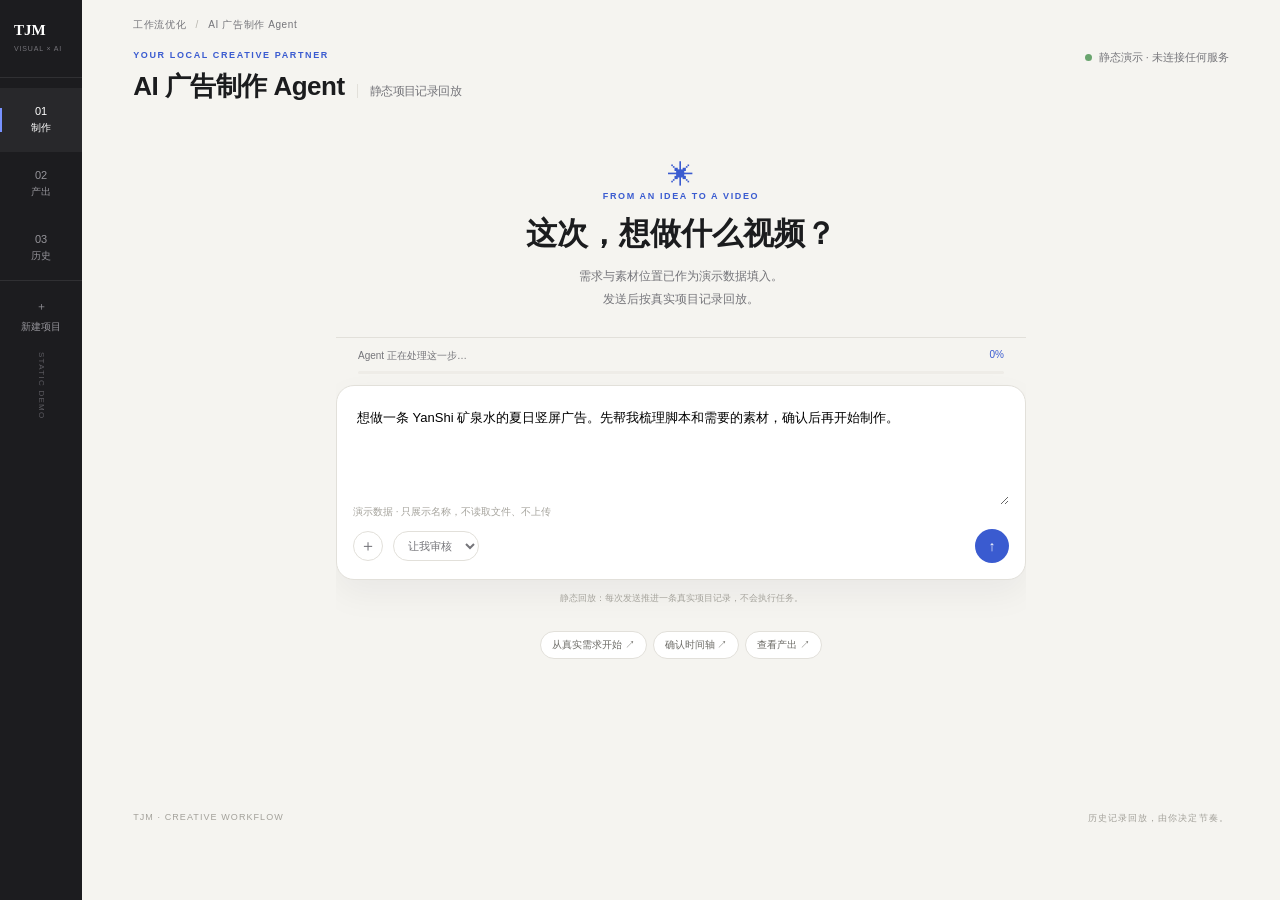
==== index.html @ bfc53ad7 "up" ====
<!doctype html>
<html lang="zh-CN">
<head>
  <meta charset="utf-8">
  <meta name="viewport" content="width=device-width,initial-scale=1">
  <meta name="theme-color" content="#f5f4f0">
  <meta name="description" content="T剪辑Agent 静态演示：YanShi 项目记录回放，无后端、不连接任何服务">
  <title>AI 广告制作 Agent · 静态演示</title>
  <link rel="stylesheet" href="styles.css">
  <script src="app.js" defer></script>
</head>
<body>
  <a class="skip" href="#composer">跳转到对话</a>
  <aside class="rail">
    <span class="logo">TJM<span>VISUAL × AI</span></span>
    <nav aria-label="工作台导航">
      <button class="rail-item active" data-tab="work" type="button"><b>01</b><span>制作</span></button>
      <button class="rail-item" data-tab="files" type="button"><b>02</b><span>产出</span></button>
      <button id="history-button" class="rail-item" type="button" title="历史制作"><b>03</b><span>历史</span></button>
      <button id="new-chat" class="rail-item new-project" type="button" title="新建项目"><b>＋</b><span>新建项目</span></button>
    </nav>
    <span class="rail-bottom">STATIC DEMO</span>
  </aside>
  <main class="shell">
    <header class="topbar"><span>工作流优化 <i>/</i> AI 广告制作 Agent</span></header>
    <div class="workspace-head">
      <div><p class="eyebrow">YOUR LOCAL CREATIVE PARTNER</p><h1>AI 广告制作 Agent<span>静态项目记录回放</span></h1></div>
      <div class="connection"><i></i><span>静态演示 · 未连接任何服务</span></div>
    </div>
    <div id="layout" class="layout welcome">
      <section id="board" class="board" aria-label="制作进度">
        <div class="board-top">
          <div class="project-heading"><span class="eyebrow">VIDEO PROJECT</span><h2 id="project-name">YanShi P04 瓶身贴标</h2></div>
          <span id="status" class="status">尚未开始</span>
        </div>
        <div class="metrics">
          <div><span>流程用时</span><strong id="elapsed">00:00</strong></div>
          <div><span>输出文件</span><strong id="file-count">0</strong></div>
          <div><span>需求消息</span><strong id="turn-count">0</strong></div>
        </div>
        <div id="work-panel">
          <section class="section"><div class="section-label"><h3 id="stage-title">等待需求</h3><span id="stage-step">— / 10</span></div><p id="stage-note" class="stage-note">发送需求后，从脚本开始展示完整制作链路。</p></section>
          <section class="section"><div class="section-label"><h3>输入素材</h3><span>演示数据 · 只展示名称</span></div><p id="input-summary" class="input-summary"></p></section>
          <section class="section"><div class="section-label"><h3>制作计划</h3><span>按历史记录展开</span></div><div id="tasks"><p class="empty">先发送需求，再展开这次制作的计划。</p></div></section>
          <section id="requests" class="requests" aria-label="等待你确认"></section>
          <section id="process-videos" class="section" hidden><div class="section-label"><h3>过程视频 <span id="video-count"></span></h3><span>点击切换镜头</span></div><div id="video-options" class="media-options"></div><video id="preview-video" controls playsinline preload="metadata" aria-label="制作视频预览"></video><p id="video-title" class="media-title"></p></section>
          <section id="compare-section" class="section" hidden><div class="section-label"><h3>版本对比</h3><span>两版并排 · 演示用</span></div><div id="compare-tabs" class="compare-tabs"></div><div class="compare-grid"><figure><video id="compare-a" controls playsinline preload="metadata"></video><figcaption id="compare-a-label"></figcaption></figure><figure><video id="compare-b" controls playsinline preload="metadata"></video><figcaption id="compare-b-label"></figcaption></figure></div></section>
          <section id="process-images" class="section" hidden><div class="section-label"><h3>过程图片 <span id="image-count"></span></h3><span>点击放大查看</span></div><div id="image-gallery" class="image-gallery"></div></section>
          <section class="section"><div class="section-label"><h3>最近进展</h3><span>历史执行记录</span></div><div id="activity"><p class="empty">暂无进展记录。</p></div></section>
        </div>
        <section id="files-panel" hidden>
          <div class="artifact-workspace">
            <nav id="artifact-filters" class="artifact-step-nav" aria-label="产出类型">
              <button class="artifact-step active" data-artifact-filter="all" type="button"><b>01</b><span>全部产出</span></button>
              <button class="artifact-step" data-artifact-filter="image" type="button"><b>02</b><span>图片</span></button>
              <button class="artifact-step" data-artifact-filter="video" type="button"><b>03</b><span>视频 / 音频</span></button>
              <button class="artifact-step" data-artifact-filter="script" type="button"><b>04</b><span>文案 / 脚本</span></button>
            </nav>
            <div class="artifact-stage-panel">
              <header class="artifact-stage-header"><p class="eyebrow">02 / OUTPUT LIBRARY</p><h2>本次产出</h2><p>按类型查看本次制作产生的文件。图片、视频和音频可以直接预览。</p></header>
              <div class="artifact-stage-body"><div class="artifact-count" id="artifact-count"></div><div id="files" class="artifact-grid"></div></div>
            </div>
          </div>
        </section>
        <footer class="board-footer"><details><summary>说明与计时</summary><p>本页是已完成项目的静态记录回放。不连接 Codex、不调用接口、不生成媒体、不读取本机文件。流程用时含等待审核；文件数不是成片数。</p></details></footer>
      </section>
      <section class="conversation" aria-label="制作对话">
        <div class="welcome-title"><div class="agent-mark">✳</div><p class="eyebrow">FROM AN IDEA TO A VIDEO</p><h2>这次，想做什么视频？</h2><p>需求与素材位置已作为演示数据填入。<br>发送后按真实项目记录回放。</p></div>
        <header class="chat-head"><span><i class="mini-mark">✳</i> T剪辑Agent</span><span>静态记录</span></header>
        <div id="messages" class="messages" role="log" aria-live="polite"></div>
        <div id="busy" class="busy" hidden><div class="busy-top"><span>Agent 正在处理这一步…</span><span id="busy-pct">0%</span></div><i class="busy-bar"><b id="busy-fill"></b></i></div>
        <form id="composer" class="composer">
          <label class="visually-hidden" for="prompt">制作需求</label>
          <textarea id="prompt" rows="4" maxlength="4000" placeholder="例如：想做一条夏日饮料广告。先帮我梳理剧情和需要的素材，确认后再开始。"></textarea>
          <div class="drop-hint">演示数据 · 只展示名称，不读取文件、不上传</div>
          <div class="composer-tools">
            <details id="attach-menu" class="attach-menu"><summary aria-label="添加演示素材">＋</summary><div><button type="button" id="add-demo-folder">使用演示项目文件夹</button><button type="button" id="show-inputs">查看已应用输入</button></div></details>
            <label class="review-mode"><span class="visually-hidden">创意审核方式</span><select id="review-mode"><option value="manual">让我审核</option><option value="auto">帮我审核</option></select></label>
            <button id="send" class="send" type="submit" aria-label="发送需求">↑</button>
          </div>
        </form>
        <div class="chat-foot"><span>静态回放：每次发送推进一条真实项目记录，不会执行任务。</span></div>
        <div class="starters">
          <button type="button" data-starter="了解工作流程。为这个视频的产品（yanshi 矿泉水）出现的画面贴上 YanShi logo 字样，logo 参考品牌资产图。">从真实需求开始 ↗</button>
          <button type="button" data-starter="请先确认贴标时间轴，再制作静帧样稿。">确认时间轴 ↗</button>
          <button type="button" data-starter="请说明这次静态回放包含哪些产出。">查看产出 ↗</button>
        </div>
      </section>
    </div>
    <footer class="page-footer"><span>TJM · CREATIVE WORKFLOW</span><span>历史记录回放，由你决定节奏。</span></footer>
  </main>
  <dialog id="image-dialog" aria-labelledby="image-title"><header class="dialog-head"><h2 id="image-title">图片预览</h2><button id="close-image" type="button" aria-label="关闭图片预览">×</button></header><img id="preview-image" alt=""><p id="image-location" class="dialog-location"></p></dialog>
  <dialog id="artifact-dialog" class="artifact-dialog" aria-labelledby="artifact-dialog-title"><header class="dialog-head"><div><p id="artifact-dialog-kind" class="eyebrow"></p><h2 id="artifact-dialog-title">产出预览</h2></div><button id="close-artifact" type="button" aria-label="关闭产出预览">×</button></header><div id="artifact-preview" class="artifact-preview"></div><p id="artifact-location" class="dialog-location"></p></dialog>
  <dialog id="history-dialog" aria-labelledby="history-title"><header class="dialog-head"><div><p class="eyebrow">YOUR RECENT WORK</p><h2 id="history-title">历史制作</h2></div><button id="close-history" type="button" aria-label="关闭历史制作">×</button></header><p class="hint">静态记录列表，打开不会执行或重新生成任何任务。</p><div id="history-list"></div></dialog>
</body>
</html>
---- styles.css ----
:root {
  --ink: #1b1c1e;
  --muted: #75757a;
  --paper: #f5f4f0;
  --surface: #fff;
  --line: #e2e0da;
  --blue: #3a5bd0;
  --blue-soft: #e8edff;
  --dark: #1c1c1f;
  --green: #69a46e;
}
* { box-sizing: border-box; }
html, body { margin: 0; min-width: 320px; color: var(--ink); background: var(--paper); font-family: "SF Pro Display", "PingFang SC", sans-serif; }
button, textarea, input, select { font: inherit; }
button { cursor: pointer; }
h1, h2, h3, p { margin-top: 0; }
.visually-hidden, .skip { position: absolute; width: 1px; height: 1px; overflow: hidden; clip-path: inset(50%); }
.eyebrow { margin: 0 0 9px; color: var(--blue); font-size: 9px; font-weight: 700; letter-spacing: .18em; }
.empty, .hint { color: var(--muted); font-size: 11px; line-height: 1.7; }

.rail { position: fixed; inset: 0 auto 0 0; display: flex; flex-direction: column; width: 82px; color: #9a9a9f; background: var(--dark); }
.logo { display: grid; gap: 5px; padding: 22px 14px; color: #fff; border-bottom: 1px solid #303033; font: 700 15px Georgia, serif; }
.logo span { color: #75747a; font: 400 7px/1.5 "SF Pro Display", sans-serif; letter-spacing: .12em; }
.rail nav { display: grid; padding-top: 10px; }
.rail-item { position: relative; display: grid; gap: 4px; place-items: center; border: 0; padding: 17px 4px; color: #96959b; background: transparent; }
.rail-item b { font-size: 11px; font-weight: 500; }
.rail-item span { font-size: 10px; }
.rail-item:hover { color: #e7e6e2; }
.rail-item.active { color: #fff; background: #28282b; }
.rail-item.active::before { position: absolute; top: 20px; bottom: 20px; left: 0; width: 2px; background: #7892ff; content: ""; }
.rail-item.new-project { height: 72px; margin-top: auto; border-top: 1px solid #303033; }
.rail-bottom { padding: 0 8px 20px; color: #5c5b61; font-size: 8px; letter-spacing: .16em; text-align: center; writing-mode: vertical-rl; place-self: center; }

.shell { margin-left: 82px; padding: 0 4vw 40px; }
.topbar { padding: 18px 0; color: var(--muted); font-size: 10px; letter-spacing: .06em; }
.topbar i { padding: 0 6px; color: #b8b6ae; font-style: normal; }
.workspace-head { display: flex; justify-content: space-between; align-items: flex-start; gap: 24px; padding-bottom: 26px; }
.workspace-head h1 { margin: 0; font: 600 26px "PingFang SC", sans-serif; letter-spacing: -.02em; }
.workspace-head h1 span { margin-left: 12px; padding-left: 12px; border-left: 1px solid var(--line); color: var(--muted); font: 400 12px "PingFang SC", sans-serif; }
.connection { display: flex; align-items: center; gap: 7px; color: var(--muted); font-size: 11px; }
.connection i { width: 7px; height: 7px; border-radius: 50%; background: var(--green); }
.layout { display: grid; grid-template-columns: minmax(0, 1fr) 385px; gap: 22px; align-items: stretch; }
.page-footer { display: flex; justify-content: space-between; gap: 20px; padding-top: 32px; color: #a3a19a; font-size: 9px; letter-spacing: .12em; }

.board { display: flex; flex-direction: column; border: 1px solid var(--line); border-radius: 20px; background: var(--surface); overflow: hidden; }
.board-footer { margin-top: auto; }
.board-top { display: flex; justify-content: space-between; align-items: flex-start; gap: 18px; padding: 26px 28px 18px; }
.project-heading h2 { margin: 0; font: 600 23px "PingFang SC", sans-serif; }
.status { border-radius: 999px; padding: 6px 12px; color: #4d7a52; background: #eef6ef; font-size: 10px; white-space: nowrap; }
.metrics { display: grid; grid-template-columns: repeat(3, 1fr); border-top: 1px solid var(--line); border-bottom: 1px solid var(--line); padding: 16px 28px; }
.metrics div { display: grid; gap: 6px; }
.metrics span { color: var(--muted); font-size: 10px; }
.metrics strong { font: 600 21px Georgia, serif; }
.section { border-bottom: 1px solid var(--line); padding: 22px 28px; }
.section-label { display: flex; justify-content: space-between; align-items: baseline; gap: 12px; margin-bottom: 14px; }
.section-label h3 { margin: 0; font-size: 13px; font-weight: 600; }
.section-label > span { color: var(--muted); font-size: 10px; }
.task { display: grid; grid-template-columns: 10px 26px 1fr auto; gap: 12px; align-items: center; padding: 11px 0; border-top: 1px solid #f0efeb; }
.task:first-child { border-top: 0; }
.task-dot { width: 8px; height: 8px; border-radius: 50%; background: #d6d4cd; }
.task-dot.completed { background: var(--green); }
.task-number { color: #a8a6a0; font: 11px Georgia, serif; }
.task div { display: grid; gap: 3px; }
.task strong { font-size: 12px; font-weight: 600; }
.task span { color: var(--muted); font-size: 10px; }
.task time { color: #b6b4ad; font-size: 10px; }
.requests:empty { display: none; }
.requests { display: grid; gap: 10px; padding: 18px 28px; }
.review-card { border: 1px solid #b9c6ee; border-radius: 14px; padding: 18px; background: var(--blue-soft); }
.review-card h3 { margin: 0 0 6px; font-size: 13px; }
.review-card p { margin: 0 0 8px; color: #4a5573; font-size: 11px; line-height: 1.7; }
.review-mark { color: #5d6a8c; font-size: 10px; }
.activity-row { display: grid; grid-template-columns: 8px 1fr; gap: 11px; align-items: start; padding: 8px 0; color: #5f5e59; font-size: 11px; line-height: 1.7; }
.activity-dot { width: 6px; height: 6px; margin-top: 6px; border-radius: 50%; background: var(--blue); }
.image-gallery { display: grid; grid-template-columns: repeat(4, 1fr); gap: 9px; }
.thumb { display: grid; gap: 6px; border: 1px solid var(--line); border-radius: 11px; padding: 7px; background: #fbfaf7; text-align: left; }
.thumb img { width: 100%; height: 74px; border-radius: 7px; object-fit: cover; }
.thumb span { color: var(--muted); font-size: 9px; overflow-wrap: anywhere; }
.media-options { display: grid; grid-template-columns: repeat(2, 1fr); gap: 8px; }
.media-option { display: flex; align-items: center; gap: 10px; border: 1px solid var(--line); border-radius: 11px; padding: 11px 13px; background: #fbfaf7; text-align: left; }
.media-option b { color: var(--blue); font-size: 12px; }
.media-option span { font-size: 11px; }
.media-option.active { border-color: var(--blue); background: var(--blue-soft); }
#preview-video { display: block; width: 100%; max-height: 320px; margin-top: 12px; border-radius: 12px; background: #111; }
.media-title { margin: 9px 0 0; color: var(--muted); font-size: 10px; }
.compare-tabs { display: flex; flex-wrap: wrap; gap: 6px; margin-bottom: 12px; }
.compare-tab { border: 1px solid var(--line); border-radius: 999px; padding: 6px 11px; color: var(--muted); background: transparent; font-size: 10px; }
.compare-tab.active { color: var(--blue); border-color: var(--blue); background: var(--blue-soft); }
.compare-grid { display: grid; grid-template-columns: repeat(2, 1fr); gap: 10px; }
.compare-grid figure { margin: 0; }
.compare-grid video { display: block; width: 100%; max-height: 260px; border-radius: 10px; background: #111; }
.compare-grid figcaption { margin-top: 7px; color: var(--muted); font-size: 10px; }
.board-footer { padding: 18px 28px 22px; }
.board-footer summary { color: var(--muted); font-size: 10px; cursor: pointer; }
.board-footer p { margin: 10px 0 0; color: var(--muted); font-size: 10px; line-height: 1.8; }

.artifact-workspace { display: grid; grid-template-columns: 150px minmax(0, 1fr); gap: 18px; padding: 24px 28px; }
.artifact-step-nav { display: grid; align-content: start; gap: 4px; }
.artifact-step { display: flex; align-items: center; gap: 10px; border: 0; border-radius: 9px; padding: 12px 10px; color: var(--muted); background: transparent; text-align: left; }
.artifact-step b { display: grid; width: 22px; height: 22px; place-items: center; border: 1px solid var(--line); border-radius: 50%; font: 10px Georgia, serif; }
.artifact-step span { font-size: 11px; }
.artifact-step.active { color: var(--blue); background: var(--blue-soft); }
.artifact-step.active b { color: #fff; border-color: var(--blue); background: var(--blue); }
.artifact-stage-panel { border: 1px solid var(--line); border-radius: 16px; overflow: hidden; }
.artifact-stage-header { border-bottom: 1px solid var(--line); padding: 20px 22px; background: #fbfaf7; }
.artifact-stage-header h2 { margin: 0 0 7px; font: 600 19px "PingFang SC", sans-serif; }
.artifact-stage-header p:not(.eyebrow) { margin: 0; color: var(--muted); font-size: 11px; line-height: 1.7; }
.artifact-stage-body { padding: 18px 22px 22px; }
.artifact-count { margin-bottom: 13px; color: var(--muted); font-size: 10px; }
.artifact-grid { display: grid; grid-template-columns: repeat(3, 1fr); gap: 10px; }
.artifact-card { display: grid; gap: 7px; border: 1px solid var(--line); border-radius: 12px; padding: 10px; color: var(--ink); background: #fbfaf7; text-align: left; }
.artifact-card img { width: 100%; height: 76px; border-radius: 7px; object-fit: cover; }
.artifact-icon { display: grid; height: 76px; place-items: center; border-radius: 7px; color: var(--blue); background: var(--blue-soft); font-size: 22px; }
.artifact-card strong { font-size: 11px; }
.artifact-card small { color: var(--muted); font-size: 9px; overflow-wrap: anywhere; }

.conversation { display: flex; flex-direction: column; height: 100%; min-height: 640px; border: 1px solid var(--line); border-radius: 20px; background: var(--surface); overflow: hidden; }
.welcome-title { display: none; }
.layout.welcome > .board { display: none; }
.layout.welcome { grid-template-columns: minmax(0, 1fr); }
.layout.welcome > .conversation { width: min(690px, 100%); margin: 10px auto 0; border: 0; background: transparent; }
.layout.welcome .chat-head, .layout.welcome .messages { display: none; }
.layout.welcome .welcome-title { display: block; padding: 20px 0 26px; text-align: center; }
.layout.welcome .composer { border: 1px solid var(--line); border-radius: 18px; background: var(--surface); box-shadow: 0 14px 34px #1b1c1e0d; }
.agent-mark { color: var(--blue); font-size: 26px; }
.welcome-title h2 { margin: 12px 0 10px; font: 600 31px "PingFang SC", sans-serif; }
.welcome-title p:not(.eyebrow) { margin: 0; color: var(--muted); font-size: 12px; line-height: 1.9; }
.chat-head { display: flex; justify-content: space-between; align-items: center; gap: 12px; border-bottom: 1px solid var(--line); padding: 18px 22px; font-size: 12px; }
.chat-head span:last-child { color: var(--muted); font-size: 10px; }
.mini-mark { color: var(--blue); font-style: normal; }
.messages { flex: 1 1 0; min-height: 0; overflow: auto; padding: 20px 22px; }
.message { margin-bottom: 16px; }
.message small { display: block; margin-bottom: 5px; color: #9b9a95; font-size: 9px; letter-spacing: .1em; }
.message-body { margin: 0; border-radius: 4px 14px 14px 14px; padding: 12px 14px; background: #f4f3ef; font-size: 12px; line-height: 1.8; white-space: pre-wrap; }
.message.user { display: grid; justify-items: end; }
.message.user .message-body { width: fit-content; max-width: 88%; border-radius: 14px 4px 14px 14px; color: #23324f; background: var(--blue-soft); }

.composer { border-top: 1px solid var(--line); padding: 14px 16px 16px; }
.layout.welcome .composer { border-top: 1px solid var(--line); }
.composer textarea { display: block; width: 100%; resize: vertical; border: 0; outline: 0; padding: 6px 4px; background: transparent; font-size: 13px; line-height: 1.8; }
.input-summary, .stage-note { margin: 0; color: var(--muted); font-size: 11px; line-height: 1.9; overflow-wrap: anywhere; }
.stage-note { color: #5f5e59; }
#stage-title { font-size: 15px; }
#stage-step { color: var(--blue); font-size: 10px; white-space: nowrap; }
.task.current { border-radius: 8px; background: #fbfaf7; }
.task.current strong { color: var(--blue); }
.image-gallery { max-height: 210px; overflow: auto; }
.drop-hint { margin-bottom: 10px; color: #a5a39c; font-size: 10px; }
.composer-tools { display: flex; align-items: center; gap: 10px; }
.attach-menu { position: relative; }
.attach-menu summary { display: grid; width: 30px; height: 30px; place-items: center; border: 1px solid var(--line); border-radius: 50%; color: var(--muted); cursor: pointer; list-style: none; }
.attach-menu summary::-webkit-details-marker { display: none; }
.attach-menu > div { position: absolute; bottom: 38px; left: 0; z-index: 5; display: grid; min-width: 190px; border: 1px solid var(--line); border-radius: 12px; background: var(--surface); padding: 6px; box-shadow: 0 12px 26px #1b1c1e1a; }
.attach-menu button { border: 0; border-radius: 8px; padding: 9px 10px; background: transparent; font-size: 11px; text-align: left; }
.attach-menu button:hover { background: #f4f3ef; }
.review-mode select { border: 1px solid var(--line); border-radius: 999px; padding: 7px 10px; color: var(--muted); background: transparent; font-size: 11px; }
.send { width: 34px; height: 34px; margin-left: auto; border: 0; border-radius: 50%; color: #fff; background: var(--blue); font-size: 14px; }
.chat-foot { border-top: 1px solid var(--line); padding: 11px 16px; color: #a5a39c; font-size: 9px; line-height: 1.7; }
.layout.welcome .chat-foot { border: 0; text-align: center; }
.starters { display: none; gap: 6px; justify-content: center; padding: 14px 0 0; }
.layout.welcome .starters { display: flex; flex-wrap: wrap; }
.starters button { border: 1px solid var(--line); border-radius: 999px; padding: 6px 11px; color: #6d6c67; background: var(--surface); font-size: 10px; }
.starters button:hover { border-color: var(--blue); color: var(--blue); }

.busy { display: flex; flex-direction: column; gap: 8px; border-top: 1px solid var(--line); padding: 11px 22px; color: var(--muted); font-size: 10px; }
.busy-top { display: flex; justify-content: space-between; gap: 12px; }
#busy-pct { color: var(--blue); font-variant-numeric: tabular-nums; }
.busy-bar { display: block; height: 3px; border-radius: 999px; background: #eeece7; overflow: hidden; }
.busy-bar b { display: block; width: 0; height: 100%; border-radius: 999px; background: var(--blue); transition: width .12s linear; }
@media (prefers-reduced-motion: reduce) { .busy-bar b { transition: none; } }

dialog { width: min(520px, 92vw); border: 1px solid var(--line); border-radius: 20px; background: var(--surface); padding: 26px; }
dialog::backdrop { background: #121c2255; backdrop-filter: blur(3px); }
.artifact-dialog { width: min(900px, calc(100vw - 40px)); max-height: 92vh; }
#history-dialog { width: min(760px, calc(100vw - 32px)); }
.dialog-head { display: flex; justify-content: space-between; align-items: flex-start; gap: 16px; margin-bottom: 16px; }
.dialog-head h2 { margin: 0; font: 600 20px "PingFang SC", sans-serif; }
.dialog-head button { border: 0; padding: 0 4px; color: var(--muted); background: transparent; font-size: 22px; }
.dialog-location { margin: 12px 0 0; color: #a5a39c; font-size: 10px; overflow-wrap: anywhere; }
#preview-image, .artifact-preview video { display: block; width: 100%; max-height: 68vh; border-radius: 12px; object-fit: contain; background: #111; }
.artifact-preview audio { width: 100%; }
.preview-copy { color: #5f5e59; font-size: 12px; line-height: 1.9; }
.history-row { display: flex; justify-content: space-between; align-items: center; gap: 14px; border: 1px solid var(--line); border-radius: 12px; margin-top: 8px; padding: 14px 16px; }
.history-row div { display: grid; gap: 4px; }
.history-row strong { font-size: 12px; }
.history-row small { color: var(--muted); font-size: 10px; }
.history-mark { color: var(--blue); font-size: 10px; }

@media (max-width: 1180px) { .layout { grid-template-columns: minmax(0, 1fr) 330px; } .artifact-grid, .image-gallery { grid-template-columns: repeat(2, 1fr); } }
@media (max-width: 940px) { .layout, .layout.welcome { grid-template-columns: minmax(0, 1fr); } .conversation { min-height: 560px; } .artifact-workspace { grid-template-columns: 1fr; } .artifact-step-nav { display: flex; overflow-x: auto; } .artifact-step { min-width: 118px; } }
@media (max-width: 760px) { .rail { inset: auto 0 0 0; flex-direction: row; width: auto; height: 62px; } .logo, .rail-bottom { display: none; } .rail nav { display: flex; flex: 1; padding: 0; } .rail-item { flex: 1; } .rail-item.new-project { height: auto; margin: 0; border-top: 0; border-left: 1px solid #303033; } .rail-item.active::before { top: 0; bottom: auto; left: 0; right: 0; width: auto; height: 2px; } .shell { margin-left: 0; padding: 0 5vw 90px; } .workspace-head { flex-direction: column; gap: 12px; } .metrics { grid-template-columns: 1fr; gap: 12px; } .media-options { grid-template-columns: 1fr; } }
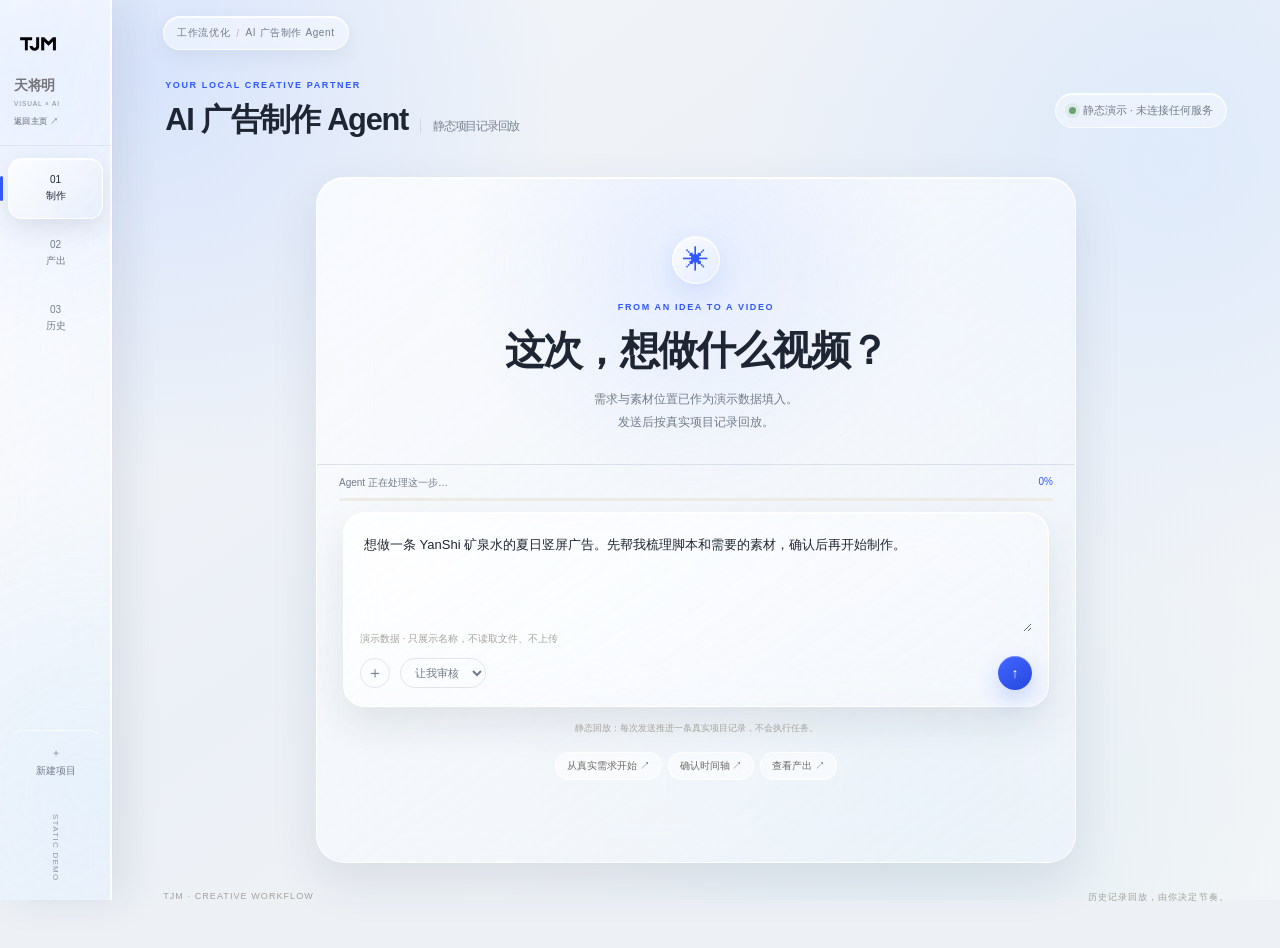
==== commit 26b36dfe: "玻璃磨砂质感更新" ====
--- a/index.html
+++ b/index.html
@@ -6,13 +6,18 @@
   <meta name="theme-color" content="#f5f4f0">
   <meta name="description" content="T剪辑Agent 静态演示：YanShi 项目记录回放，无后端、不连接任何服务">
   <title>AI 广告制作 Agent · 静态演示</title>
-  <link rel="stylesheet" href="styles.css">
+  <link rel="icon" href="assets/tjm-logo.png">
+  <link rel="stylesheet" href="styles.css?v=glass-ui-20260907">
   <script src="app.js" defer></script>
 </head>
 <body>
   <a class="skip" href="#composer">跳转到对话</a>
   <aside class="rail">
-    <span class="logo">TJM<span>VISUAL × AI</span></span>
+    <a class="logo" href="https://tianming332.github.io/JiangmingTian_Portfolio_Final/index.html#all-works" aria-label="返回天将明作品集主页">
+      <img src="assets/tjm-logo.png" alt="">
+      <span class="logo-copy"><strong>天将明</strong><small>VISUAL × AI</small></span>
+      <em>返回主页 ↗</em>
+    </a>
     <nav aria-label="工作台导航">
       <button class="rail-item active" data-tab="work" type="button"><b>01</b><span>制作</span></button>
       <button class="rail-item" data-tab="files" type="button"><b>02</b><span>产出</span></button>
@@ -22,7 +27,7 @@
     <span class="rail-bottom">STATIC DEMO</span>
   </aside>
   <main class="shell">
-    <header class="topbar"><span>工作流优化 <i>/</i> AI 广告制作 Agent</span></header>
+    <header class="topbar"><a class="mobile-home-logo" href="https://tianming332.github.io/JiangmingTian_Portfolio_Final/index.html#all-works" aria-label="返回天将明作品集主页"><img src="assets/tjm-logo.png" alt=""></a><span>工作流优化 <i>/</i> AI 广告制作 Agent</span></header>
     <div class="workspace-head">
       <div><p class="eyebrow">YOUR LOCAL CREATIVE PARTNER</p><h1>AI 广告制作 Agent<span>静态项目记录回放</span></h1></div>
       <div class="connection"><i></i><span>静态演示 · 未连接任何服务</span></div>
--- a/styles.css
+++ b/styles.css
@@ -189,3 +189,290 @@
 @media (max-width: 1180px) { .layout { grid-template-columns: minmax(0, 1fr) 330px; } .artifact-grid, .image-gallery { grid-template-columns: repeat(2, 1fr); } }
 @media (max-width: 940px) { .layout, .layout.welcome { grid-template-columns: minmax(0, 1fr); } .conversation { min-height: 560px; } .artifact-workspace { grid-template-columns: 1fr; } .artifact-step-nav { display: flex; overflow-x: auto; } .artifact-step { min-width: 118px; } }
 @media (max-width: 760px) { .rail { inset: auto 0 0 0; flex-direction: row; width: auto; height: 62px; } .logo, .rail-bottom { display: none; } .rail nav { display: flex; flex: 1; padding: 0; } .rail-item { flex: 1; } .rail-item.new-project { height: auto; margin: 0; border-top: 0; border-left: 1px solid #303033; } .rail-item.active::before { top: 0; bottom: auto; left: 0; right: 0; width: auto; height: 2px; } .shell { margin-left: 0; padding: 0 5vw 90px; } .workspace-head { flex-direction: column; gap: 12px; } .metrics { grid-template-columns: 1fr; gap: 12px; } .media-options { grid-template-columns: 1fr; } }
+
+/* Glass interface system — aligned with the main portfolio. */
+:root {
+  --paper:#edf1f6;
+  --surface:rgba(255,255,255,.68);
+  --surface-strong:rgba(255,255,255,.82);
+  --surface-soft:rgba(241,246,252,.58);
+  --line:rgba(54,68,94,.12);
+  --ink:#1f2633;
+  --muted:#727b89;
+  --blue:#3157ff;
+  --blue-soft:rgba(221,230,255,.66);
+  --glass-border:rgba(255,255,255,.78);
+  --glass-shadow:0 18px 48px rgba(43,57,81,.11);
+}
+
+html { background:#edf1f6; }
+body {
+  min-height:100vh;
+  background:
+    radial-gradient(circle at 12% 8%,rgba(179,204,255,.42),transparent 29%),
+    radial-gradient(circle at 92% 18%,rgba(211,229,255,.54),transparent 31%),
+    radial-gradient(circle at 72% 92%,rgba(207,230,242,.40),transparent 35%),
+    linear-gradient(145deg,#f4f7fa 0%,#ebf0f6 48%,#f4f6f7 100%);
+  background-attachment:fixed;
+}
+::selection { color:#fff; background:#3157ff; }
+
+.rail {
+  z-index:2000;
+  width:112px;
+  overflow:hidden;
+  isolation:isolate;
+  color:#6f7886;
+  border-right:1px solid rgba(255,255,255,.80);
+  background:
+    radial-gradient(circle at 12% 8%,rgba(199,218,255,.42),transparent 32%),
+    radial-gradient(circle at 80% 88%,rgba(215,235,255,.34),transparent 36%),
+    linear-gradient(150deg,rgba(255,255,255,.84),rgba(239,244,250,.62));
+  -webkit-backdrop-filter:blur(28px) saturate(1.24);
+  backdrop-filter:blur(28px) saturate(1.24);
+  box-shadow:inset -1px 0 0 rgba(255,255,255,.72),14px 0 42px rgba(37,49,71,.09);
+}
+.rail::after {
+  position:absolute;
+  z-index:-1;
+  inset:0;
+  background:linear-gradient(105deg,rgba(255,255,255,.24),transparent 50%);
+  pointer-events:none;
+  content:"";
+}
+.rail > * { position:relative; z-index:1; }
+.logo {
+  display:grid;
+  gap:7px;
+  padding:20px 14px 18px;
+  color:var(--ink);
+  border-bottom:1px solid rgba(49,62,84,.08);
+  text-decoration:none;
+  transition:background .22s ease,transform .22s cubic-bezier(.2,.8,.2,1);
+}
+.logo img { width:48px; height:48px; object-fit:contain; }
+.logo-copy { display:grid; gap:3px; }
+.logo-copy strong { font-size:14px; font-weight:700; letter-spacing:-.03em; }
+.logo-copy small { color:#808896; font-size:6.5px; letter-spacing:.14em; }
+.logo em { color:#858e9b; font-size:8px; font-style:normal; letter-spacing:.06em; }
+.logo:hover,.logo:focus-visible { background:rgba(255,255,255,.30); transform:translateX(3px); outline:none; }
+
+.rail nav { flex:1; grid-template-rows:repeat(3,auto) 1fr; gap:4px; padding:12px 0; }
+.rail-item {
+  margin:0 8px;
+  padding:15px 4px;
+  color:#737c8a;
+  border:1px solid transparent;
+  border-radius:14px;
+  transition:color .2s ease,background .22s ease,border-color .22s ease,box-shadow .22s ease,transform .22s cubic-bezier(.2,.8,.2,1);
+}
+.rail-item b { font-size:10px; }
+.rail-item span { font-size:10px; }
+.rail-item:hover,.rail-item:focus-visible {
+  color:var(--ink);
+  border-color:rgba(255,255,255,.82);
+  background:linear-gradient(135deg,rgba(255,255,255,.66),rgba(238,245,253,.36));
+  box-shadow:inset 0 1px 0 rgba(255,255,255,.88),0 8px 22px rgba(35,46,70,.09);
+  transform:translateY(-2px);
+  outline:none;
+}
+.rail-item.active {
+  color:var(--ink);
+  border-color:rgba(255,255,255,.88);
+  background:linear-gradient(135deg,rgba(255,255,255,.82),rgba(226,235,249,.54));
+  box-shadow:inset 0 1px 0 rgba(255,255,255,.95),0 9px 24px rgba(35,46,70,.11);
+}
+.rail-item.active::before { top:17px; bottom:17px; left:-9px; width:3px; border-radius:999px; background:#3157ff; }
+.rail-item.new-project { align-self:end; height:auto; margin:8px; border-top:1px solid rgba(255,255,255,.68); }
+.rail-bottom { padding-bottom:18px; color:#8d95a2; }
+
+.shell { margin-left:112px; padding:0 clamp(24px,4vw,68px) 44px; }
+.topbar { display:flex; align-items:center; min-height:66px; padding:14px 0; }
+.topbar > span {
+  display:inline-flex;
+  align-items:center;
+  min-height:34px;
+  padding:8px 13px;
+  border:1px solid rgba(255,255,255,.78);
+  border-radius:999px;
+  background:rgba(255,255,255,.43);
+  -webkit-backdrop-filter:blur(18px) saturate(1.18);
+  backdrop-filter:blur(18px) saturate(1.18);
+  box-shadow:inset 0 1px 0 rgba(255,255,255,.88),0 7px 20px rgba(35,46,70,.06);
+}
+.mobile-home-logo { display:none; }
+.workspace-head { align-items:center; padding:14px 2px 30px; }
+.workspace-head h1 { font-size:clamp(27px,2.4vw,38px); letter-spacing:-.04em; }
+.workspace-head h1 span { color:#7a8390; }
+.connection {
+  padding:9px 13px;
+  border:1px solid rgba(255,255,255,.74);
+  border-radius:999px;
+  background:rgba(255,255,255,.40);
+  -webkit-backdrop-filter:blur(18px) saturate(1.16);
+  backdrop-filter:blur(18px) saturate(1.16);
+  box-shadow:inset 0 1px 0 rgba(255,255,255,.84);
+}
+.connection i { box-shadow:0 0 0 4px rgba(105,164,110,.12); }
+.layout { gap:26px; }
+
+.board,.conversation,.layout.welcome > .conversation {
+  position:relative;
+  border:1px solid var(--glass-border);
+  background:linear-gradient(145deg,rgba(255,255,255,.70),rgba(241,246,252,.47));
+  -webkit-backdrop-filter:blur(24px) saturate(1.22);
+  backdrop-filter:blur(24px) saturate(1.22);
+  box-shadow:inset 0 1px 0 rgba(255,255,255,.95),var(--glass-shadow);
+}
+.board,.conversation { border-radius:24px; }
+.board::before,.conversation::before {
+  position:absolute;
+  z-index:0;
+  top:0;
+  right:22px;
+  left:22px;
+  height:1px;
+  background:linear-gradient(90deg,transparent,rgba(255,255,255,.95),transparent);
+  pointer-events:none;
+  content:"";
+}
+.board > *,.conversation > * { position:relative; z-index:1; }
+.board-top { padding:27px 28px 20px; }
+.status { border:1px solid rgba(105,164,110,.16); background:rgba(238,246,239,.72); box-shadow:inset 0 1px 0 rgba(255,255,255,.78); }
+.metrics { border-color:rgba(54,68,94,.10); background:rgba(255,255,255,.22); }
+.section { border-color:rgba(54,68,94,.10); transition:background .2s ease; }
+.section:hover { background:rgba(255,255,255,.18); }
+.task { border-color:rgba(54,68,94,.08); }
+.task.current { border:1px solid rgba(255,255,255,.72); background:rgba(255,255,255,.52); box-shadow:0 8px 22px rgba(35,46,70,.06); }
+
+.review-card,.thumb,.media-option,.artifact-stage-panel,.artifact-card,.history-row {
+  border-color:rgba(255,255,255,.78);
+  background:linear-gradient(135deg,rgba(255,255,255,.64),rgba(239,245,252,.42));
+  -webkit-backdrop-filter:blur(16px) saturate(1.15);
+  backdrop-filter:blur(16px) saturate(1.15);
+  box-shadow:inset 0 1px 0 rgba(255,255,255,.86),0 8px 22px rgba(35,46,70,.06);
+}
+.artifact-stage-header { border-color:rgba(54,68,94,.10); background:rgba(255,255,255,.28); }
+.artifact-step,.compare-tab,.starters button,.attach-menu summary,.review-mode select {
+  transition:color .2s ease,background .2s ease,border-color .2s ease,box-shadow .2s ease,transform .2s ease;
+}
+.artifact-step:hover,.compare-tab:hover,.starters button:hover,.attach-menu summary:hover,.review-mode select:hover {
+  border-color:rgba(255,255,255,.90);
+  background:rgba(255,255,255,.62);
+  box-shadow:0 7px 18px rgba(35,46,70,.08);
+  transform:translateY(-1px);
+}
+
+.layout.welcome > .conversation {
+  width:min(760px,100%);
+  min-height:min(680px,calc(100vh - 210px));
+  margin:6px auto 0;
+  border-radius:28px;
+  background:
+    radial-gradient(circle at 50% 12%,rgba(213,226,255,.52),transparent 34%),
+    linear-gradient(145deg,rgba(255,255,255,.72),rgba(241,246,252,.46));
+}
+.layout.welcome .welcome-title { padding:58px 28px 30px; }
+.agent-mark {
+  display:grid;
+  width:48px;
+  height:48px;
+  margin:0 auto 18px;
+  place-items:center;
+  border:1px solid rgba(255,255,255,.88);
+  border-radius:50%;
+  background:linear-gradient(135deg,rgba(255,255,255,.78),rgba(228,236,255,.54));
+  box-shadow:inset 0 1px 0 #fff,0 10px 26px rgba(49,87,255,.12);
+}
+.welcome-title h2 { font-size:clamp(30px,3.1vw,42px); letter-spacing:-.045em; }
+.layout.welcome .composer {
+  margin:0 26px;
+  border-color:rgba(255,255,255,.88);
+  border-radius:22px;
+  background:linear-gradient(145deg,rgba(255,255,255,.76),rgba(243,247,252,.54));
+  -webkit-backdrop-filter:blur(22px) saturate(1.20);
+  backdrop-filter:blur(22px) saturate(1.20);
+  box-shadow:inset 0 1px 0 rgba(255,255,255,.98),0 18px 38px rgba(35,46,70,.10);
+}
+.composer textarea { color:var(--ink); }
+.composer textarea::placeholder { color:#9aa2ad; }
+.send {
+  background:linear-gradient(145deg,#4266ff,#2548df);
+  box-shadow:inset 0 1px 0 rgba(255,255,255,.30),0 9px 22px rgba(49,87,255,.24);
+  transition:transform .2s ease,box-shadow .2s ease;
+}
+.send:hover,.send:focus-visible { transform:translateY(-2px); box-shadow:inset 0 1px 0 rgba(255,255,255,.36),0 12px 26px rgba(49,87,255,.30); outline:none; }
+.layout.welcome .chat-foot { padding:14px 24px 2px; }
+.starters button { border-color:rgba(255,255,255,.78); background:rgba(255,255,255,.44); -webkit-backdrop-filter:blur(12px); backdrop-filter:blur(12px); }
+.page-footer { padding-top:34px; }
+
+dialog {
+  border-color:rgba(255,255,255,.82);
+  background:rgba(247,250,253,.84);
+  -webkit-backdrop-filter:blur(26px) saturate(1.20);
+  backdrop-filter:blur(26px) saturate(1.20);
+  box-shadow:0 24px 70px rgba(25,35,52,.20);
+}
+dialog::backdrop { background:rgba(18,28,34,.34); backdrop-filter:blur(7px); }
+
+@supports not ((-webkit-backdrop-filter:blur(1px)) or (backdrop-filter:blur(1px))) {
+  .rail,.board,.conversation,.layout.welcome > .conversation,.layout.welcome .composer,dialog { background:#f7f9fb; }
+}
+
+@media (max-width:1180px) {
+  .layout { gap:18px; }
+}
+
+@media (max-width:760px) {
+  .rail {
+    inset:auto 12px 12px 12px;
+    width:auto;
+    height:68px;
+    border:1px solid rgba(255,255,255,.82);
+    border-radius:22px;
+    background:linear-gradient(135deg,rgba(255,255,255,.80),rgba(232,239,248,.66));
+    box-shadow:inset 0 1px 0 rgba(255,255,255,.96),0 14px 38px rgba(35,46,70,.16);
+  }
+  .rail .logo,.rail-bottom { display:none; }
+  .rail nav { display:grid; grid-template-columns:repeat(4,1fr); gap:4px; width:100%; padding:6px; }
+  .rail-item { margin:0; padding:7px 4px; border-radius:16px; }
+  .rail-item.new-project { align-self:stretch; margin:0; border-top:1px solid transparent; border-left:1px solid rgba(54,68,94,.08); }
+  .rail-item.active::before { display:none; }
+  .shell { margin-left:0; padding:0 4vw 104px; }
+  .topbar { gap:10px; min-height:68px; padding:12px 0; }
+  .mobile-home-logo {
+    display:grid;
+    flex:0 0 44px;
+    width:44px;
+    height:44px;
+    padding:6px;
+    place-items:center;
+    border:1px solid rgba(255,255,255,.84);
+    border-radius:14px;
+    background:rgba(255,255,255,.58);
+    -webkit-backdrop-filter:blur(18px) saturate(1.18);
+    backdrop-filter:blur(18px) saturate(1.18);
+    box-shadow:inset 0 1px 0 rgba(255,255,255,.96),0 8px 22px rgba(35,46,70,.09);
+  }
+  .mobile-home-logo img { display:block; width:100%; height:100%; object-fit:contain; }
+  .topbar > span { min-height:40px; padding:8px 12px; }
+  .workspace-head { padding:12px 2px 24px; }
+  .workspace-head h1 span { display:block; margin:8px 0 0; padding:0; border:0; }
+  .layout.welcome > .conversation { min-height:calc(100vh - 245px); }
+  .layout.welcome .welcome-title { padding:38px 20px 24px; }
+  .layout.welcome .composer { margin:0 14px; }
+  .layout.welcome .starters { padding-right:14px; padding-left:14px; }
+  .metrics { background:rgba(255,255,255,.18); }
+}
+
+@media (max-width:520px) {
+  .shell { padding-right:14px; padding-left:14px; }
+  .topbar > span { font-size:9px; letter-spacing:.03em; }
+  .workspace-head h1 { font-size:28px; }
+  .workspace-head h1 span { font-size:11px; }
+  .connection { font-size:10px; }
+  .layout.welcome > .conversation { border-radius:23px; }
+  .welcome-title h2 { font-size:30px; }
+  .layout.welcome .composer { margin:0 10px; }
+  .rail { right:8px; bottom:8px; left:8px; }
+}
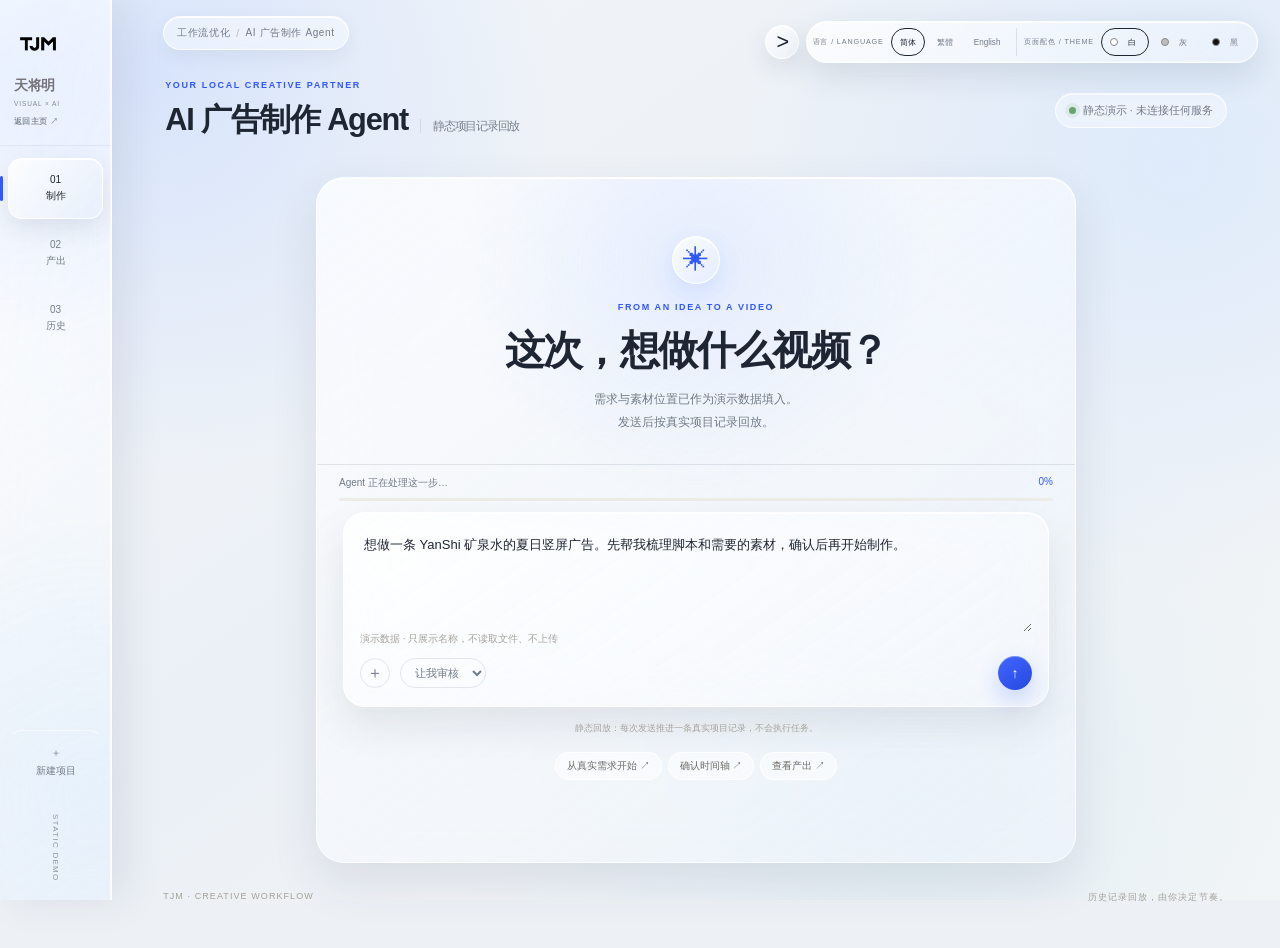
==== commit 63ec030f: "玻璃磨砂质感v1" ====
--- a/index.html
+++ b/index.html
@@ -7,10 +7,10 @@
   <meta name="description" content="T剪辑Agent 静态演示：YanShi 项目记录回放，无后端、不连接任何服务">
   <title>AI 广告制作 Agent · 静态演示</title>
   <link rel="icon" href="assets/tjm-logo.png">
-  <link rel="stylesheet" href="styles.css?v=glass-ui-20260907">
+  <link rel="stylesheet" href="styles.css?v=glass-settings-20260907">
   <script src="app.js" defer></script>
 </head>
-<body>
+<body data-theme="white" data-language="zh-hans">
   <a class="skip" href="#composer">跳转到对话</a>
   <aside class="rail">
     <a class="logo" href="https://tianming332.github.io/JiangmingTian_Portfolio_Final/index.html#all-works" aria-label="返回天将明作品集主页">
--- a/styles.css
+++ b/styles.css
@@ -476,3 +476,282 @@
   .layout.welcome .composer { margin:0 10px; }
   .rail { right:8px; bottom:8px; left:8px; }
 }
+
+/* Portfolio settings dock — copied from the home page and adapted to this shell. */
+.settings-dock {
+  position:fixed;
+  z-index:2600;
+  top:21px;
+  right:22px;
+  display:flex;
+  align-items:center;
+  gap:0;
+  color:var(--muted);
+}
+.settings-content {
+  display:flex;
+  align-items:center;
+  gap:7px;
+  box-sizing:border-box;
+  max-width:760px;
+  overflow:hidden;
+  padding:6px;
+  border:1px solid rgba(255,255,255,.82);
+  border-radius:999px;
+  background:linear-gradient(135deg,rgba(255,255,255,.78),rgba(239,245,252,.52));
+  -webkit-backdrop-filter:blur(24px) saturate(1.28);
+  backdrop-filter:blur(24px) saturate(1.28);
+  box-shadow:
+    inset 0 1px 0 rgba(255,255,255,.96),
+    inset 0 -1px 0 rgba(255,255,255,.34),
+    0 12px 32px rgba(35,46,70,.12);
+  transition:max-width .34s cubic-bezier(.2,.8,.2,1),padding .28s ease,opacity .2s ease,border-color .2s ease,transform .34s cubic-bezier(.2,.8,.2,1);
+}
+.settings-toggle {
+  display:grid;
+  flex:0 0 34px;
+  width:34px;
+  height:34px;
+  margin-right:7px;
+  padding:0;
+  place-items:center;
+  color:var(--ink);
+  border:1px solid rgba(255,255,255,.82);
+  border-radius:999px;
+  background:linear-gradient(135deg,rgba(255,255,255,.78),rgba(239,245,252,.50));
+  -webkit-backdrop-filter:blur(20px) saturate(1.24);
+  backdrop-filter:blur(20px) saturate(1.24);
+  box-shadow:inset 0 1px 0 rgba(255,255,255,.95),0 9px 24px rgba(35,46,70,.11);
+  font:400 1.35rem/1 Arial,sans-serif;
+  letter-spacing:-.12em;
+  transition:transform .22s ease,opacity .22s ease,box-shadow .22s ease;
+}
+.settings-toggle:hover,.settings-toggle:focus-visible { transform:translateX(-2px); opacity:.72; outline:none; }
+.settings-dock.settings-collapsed .settings-content {
+  max-width:0;
+  padding-right:0;
+  padding-left:0;
+  border-color:transparent;
+  opacity:0;
+  pointer-events:none;
+  transform:translateX(10px);
+}
+.language-control,.theme-control { display:flex; align-items:center; gap:7px; }
+.theme-control { padding-left:7px; border-left:1px solid var(--line); }
+.settings-label { font-size:.45rem; letter-spacing:.12em; white-space:nowrap; }
+.language-options,.theme-options { display:flex; gap:3px; }
+.language-options button,.theme-options button {
+  min-height:28px;
+  padding:5px 8px;
+  color:var(--muted);
+  border:1px solid transparent;
+  border-radius:999px;
+  background:transparent;
+  font-size:.51rem;
+  white-space:nowrap;
+  transition:color .18s ease,border-color .18s ease,background .18s ease;
+}
+.language-options button:hover,.language-options button.active,.language-options button:focus-visible,
+.theme-options button:hover,.theme-options button.active,.theme-options button:focus-visible {
+  color:var(--ink);
+  border-color:var(--ink);
+  outline:none;
+}
+.theme-options button { display:grid; grid-template-columns:9px 1fr; align-items:center; gap:4px; min-width:48px; }
+.theme-options button i { width:8px; height:8px; border:1px solid #888; border-radius:50%; }
+.theme-options [data-theme-choice="white"] i { background:#fff; }
+.theme-options [data-theme-choice="gray"] i { background:#bdbdbd; }
+.theme-options [data-theme-choice="black"] i { background:#111; }
+
+body[data-theme="gray"] {
+  --paper:#d2d5d8;
+  --surface:rgba(220,223,226,.74);
+  --surface-strong:rgba(230,233,236,.84);
+  --surface-soft:rgba(207,213,220,.66);
+  --line:rgba(39,48,63,.16);
+  --ink:#171b22;
+  --muted:#606874;
+  --blue-soft:rgba(198,211,247,.62);
+  --glass-border:rgba(255,255,255,.43);
+  background:
+    radial-gradient(circle at 12% 8%,rgba(103,132,193,.22),transparent 30%),
+    radial-gradient(circle at 88% 18%,rgba(166,192,215,.28),transparent 34%),
+    linear-gradient(145deg,#d9dde1,#cdd2d7 54%,#d8dadb);
+}
+body[data-theme="gray"] .rail {
+  border-right-color:rgba(255,255,255,.40);
+  background:
+    radial-gradient(circle at 12% 8%,rgba(85,112,180,.17),transparent 32%),
+    radial-gradient(circle at 80% 88%,rgba(78,132,168,.13),transparent 36%),
+    rgba(200,204,208,.80);
+}
+body[data-theme="gray"] .board,
+body[data-theme="gray"] .conversation,
+body[data-theme="gray"] .layout.welcome > .conversation,
+body[data-theme="gray"] .layout.welcome .composer,
+body[data-theme="gray"] dialog {
+  background:linear-gradient(145deg,rgba(232,235,238,.72),rgba(202,208,215,.50));
+}
+body[data-theme="gray"] .settings-content,
+body[data-theme="gray"] .settings-toggle {
+  border-color:rgba(255,255,255,.43);
+  background:rgba(211,216,221,.76);
+}
+
+body[data-theme="black"] {
+  color-scheme:dark;
+  --paper:#101319;
+  --surface:rgba(19,23,30,.76);
+  --surface-strong:rgba(27,32,40,.88);
+  --surface-soft:rgba(29,35,45,.70);
+  --line:rgba(255,255,255,.12);
+  --ink:#f0f2f5;
+  --muted:#a7afba;
+  --blue:#7892ff;
+  --blue-soft:rgba(76,103,184,.24);
+  --glass-border:rgba(255,255,255,.14);
+  --glass-shadow:0 20px 54px rgba(0,0,0,.28);
+  background:
+    radial-gradient(circle at 10% 6%,rgba(68,92,158,.25),transparent 30%),
+    radial-gradient(circle at 90% 18%,rgba(48,91,128,.19),transparent 34%),
+    linear-gradient(145deg,#12161d,#0d1015 58%,#15181c);
+}
+body[data-theme="black"] .rail {
+  color:#aeb5bf;
+  border-right-color:rgba(255,255,255,.13);
+  background:
+    radial-gradient(circle at 12% 8%,rgba(77,108,184,.20),transparent 32%),
+    radial-gradient(circle at 80% 88%,rgba(64,121,160,.14),transparent 36%),
+    rgba(14,17,23,.82);
+  box-shadow:inset -1px 0 0 rgba(255,255,255,.07),14px 0 42px rgba(0,0,0,.24);
+}
+body[data-theme="black"] .logo img,
+body[data-theme="black"] .mobile-home-logo img { filter:invert(1); }
+body[data-theme="black"] .logo,
+body[data-theme="black"] .rail-item,
+body[data-theme="black"] .rail-item.active { color:var(--ink); }
+body[data-theme="black"] .rail-item.active,
+body[data-theme="black"] .rail-item:hover,
+body[data-theme="black"] .rail-item:focus-visible {
+  border-color:rgba(255,255,255,.15);
+  background:linear-gradient(135deg,rgba(255,255,255,.13),rgba(87,116,185,.08));
+  box-shadow:inset 0 1px 0 rgba(255,255,255,.14),0 9px 24px rgba(0,0,0,.22);
+}
+body[data-theme="black"] .topbar > span,
+body[data-theme="black"] .connection,
+body[data-theme="black"] .mobile-home-logo,
+body[data-theme="black"] .board,
+body[data-theme="black"] .conversation,
+body[data-theme="black"] .layout.welcome > .conversation,
+body[data-theme="black"] .layout.welcome .composer,
+body[data-theme="black"] dialog {
+  border-color:rgba(255,255,255,.14);
+  background:linear-gradient(145deg,rgba(28,33,42,.78),rgba(15,19,25,.60));
+  box-shadow:inset 0 1px 0 rgba(255,255,255,.08),0 20px 54px rgba(0,0,0,.26);
+}
+body[data-theme="black"] .settings-content,
+body[data-theme="black"] .settings-toggle {
+  color:var(--ink);
+  border-color:rgba(255,255,255,.15);
+  background:rgba(20,24,31,.78);
+  box-shadow:inset 0 1px 0 rgba(255,255,255,.11),0 12px 32px rgba(0,0,0,.26);
+}
+body[data-theme="black"] .metrics,
+body[data-theme="black"] .section:hover,
+body[data-theme="black"] .artifact-stage-header { background:rgba(255,255,255,.025); }
+body[data-theme="black"] .review-card,
+body[data-theme="black"] .thumb,
+body[data-theme="black"] .media-option,
+body[data-theme="black"] .artifact-stage-panel,
+body[data-theme="black"] .artifact-card,
+body[data-theme="black"] .history-row,
+body[data-theme="black"] .task.current,
+body[data-theme="black"] .starters button,
+body[data-theme="black"] .attach-menu > div {
+  color:var(--ink);
+  border-color:rgba(255,255,255,.12);
+  background:rgba(255,255,255,.055);
+  box-shadow:inset 0 1px 0 rgba(255,255,255,.08),0 9px 24px rgba(0,0,0,.18);
+}
+body[data-theme="black"] .message-body { background:rgba(255,255,255,.07); }
+body[data-theme="black"] .message.user .message-body { color:#eef2ff; background:rgba(72,98,179,.32); }
+body[data-theme="black"] .status { color:#b9d8bd; border-color:rgba(125,184,131,.22); background:rgba(72,111,76,.22); }
+
+@media(max-width:991px) {
+  .settings-label { display:none; }
+}
+
+@media(max-width:760px) {
+  .settings-dock { top:72px; right:14px; }
+  .settings-content { max-width:calc(100vw - 66px); }
+  .workspace-head { padding-top:60px; }
+  body[data-theme="gray"] .rail { background:rgba(207,212,217,.84); }
+  body[data-theme="black"] .rail { background:rgba(17,21,27,.88); }
+}
+
+/* Compact horizontal production plan — keep the media previews as the visual focus. */
+#tasks {
+  display:grid;
+  grid-template-columns:repeat(5,minmax(0,1fr));
+  gap:8px;
+}
+#tasks .task {
+  display:grid;
+  grid-template-columns:auto 1fr;
+  grid-template-rows:auto 1fr auto;
+  min-width:0;
+  min-height:82px;
+  gap:5px 7px;
+  align-items:start;
+  margin:0;
+  padding:10px 10px 9px;
+  border:1px solid rgba(255,255,255,.70);
+  border-radius:13px;
+  background:linear-gradient(145deg,rgba(255,255,255,.48),rgba(239,245,252,.28));
+  box-shadow:inset 0 1px 0 rgba(255,255,255,.76),0 6px 15px rgba(35,46,70,.045);
+  transition:transform .2s ease,background .2s ease,border-color .2s ease,box-shadow .2s ease;
+}
+#tasks .task:first-child { border-top:1px solid rgba(255,255,255,.70); }
+#tasks .task:hover { transform:translateY(-1px); border-color:rgba(255,255,255,.94); background:rgba(255,255,255,.62); box-shadow:inset 0 1px 0 rgba(255,255,255,.90),0 9px 20px rgba(35,46,70,.08); }
+#tasks .task.current { border-color:rgba(49,87,255,.34); background:linear-gradient(145deg,rgba(226,233,255,.72),rgba(255,255,255,.42)); box-shadow:inset 0 1px 0 rgba(255,255,255,.92),0 8px 20px rgba(49,87,255,.10); }
+#tasks .task-dot { grid-column:1; grid-row:1; margin-top:4px; }
+#tasks .task-number { grid-column:2; grid-row:1; align-self:start; font-size:10px; }
+#tasks .task > div { grid-column:1 / -1; grid-row:2; min-width:0; gap:3px; }
+#tasks .task strong { display:block; font-size:11px; line-height:1.35; overflow-wrap:anywhere; }
+#tasks .task span { font-size:9px; line-height:1.35; }
+#tasks .task > time { grid-column:1 / -1; grid-row:3; color:#a3a9b1; font-size:9px; white-space:nowrap; }
+body[data-theme="gray"] #tasks .task { border-color:rgba(255,255,255,.42); background:rgba(235,238,241,.46); }
+body[data-theme="gray"] #tasks .task:hover { background:rgba(245,247,249,.64); }
+body[data-theme="black"] #tasks .task { border-color:rgba(255,255,255,.12); background:rgba(255,255,255,.045); box-shadow:inset 0 1px 0 rgba(255,255,255,.07),0 7px 18px rgba(0,0,0,.14); }
+body[data-theme="black"] #tasks .task:hover { border-color:rgba(255,255,255,.24); background:rgba(255,255,255,.09); }
+body[data-theme="black"] #tasks .task.current { border-color:rgba(120,146,255,.46); background:rgba(76,103,184,.24); }
+
+@media (max-width:1180px) {
+  #tasks { grid-template-columns:repeat(4,minmax(0,1fr)); }
+}
+@media (max-width:760px) {
+  #tasks {
+    display:flex;
+    gap:8px;
+    margin-right:-8px;
+    padding:1px 8px 6px 1px;
+    overflow-x:auto;
+    overscroll-behavior-inline:contain;
+    scrollbar-width:thin;
+  }
+  #tasks .task {
+    flex:0 0 142px;
+    min-height:88px;
+  }
+}
+
+@media(max-width:520px) {
+  .settings-dock { top:70px; right:10px; }
+  .settings-toggle { margin-right:5px; }
+  .settings-content { gap:4px; padding:5px; }
+  .language-control,.theme-control { gap:3px; }
+  .theme-control { padding-left:4px; }
+  .language-options button,.theme-options button { min-height:26px; padding:4px 6px; font-size:.48rem; }
+  .theme-options button { grid-template-columns:8px 1fr; gap:3px; min-width:38px; }
+  .theme-options button i { width:7px; height:7px; }
+}
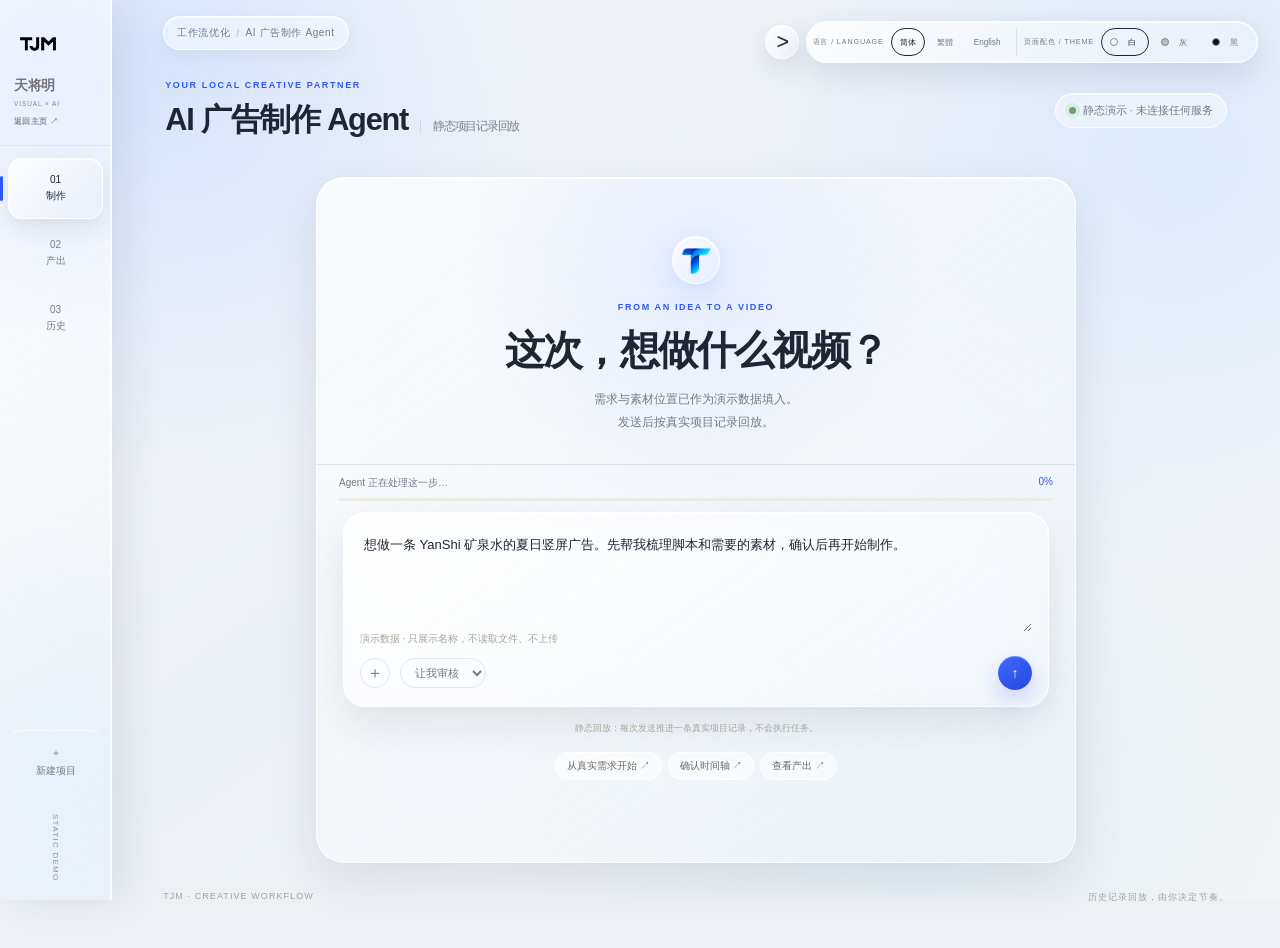
==== commit 6353c499: "1" ====
--- a/index.html
+++ b/index.html
@@ -7,7 +7,7 @@
   <meta name="description" content="T剪辑Agent 静态演示：YanShi 项目记录回放，无后端、不连接任何服务">
   <title>AI 广告制作 Agent · 静态演示</title>
   <link rel="icon" href="assets/tjm-logo.png">
-  <link rel="stylesheet" href="styles.css?v=glass-settings-20260907">
+  <link rel="stylesheet" href="styles.css?v=ai-logo-20260914">
   <script src="app.js" defer></script>
 </head>
 <body data-theme="white" data-language="zh-hans">
@@ -70,7 +70,7 @@
         <footer class="board-footer"><details><summary>说明与计时</summary><p>本页是已完成项目的静态记录回放。不连接 Codex、不调用接口、不生成媒体、不读取本机文件。流程用时含等待审核；文件数不是成片数。</p></details></footer>
       </section>
       <section class="conversation" aria-label="制作对话">
-        <div class="welcome-title"><div class="agent-mark">✳</div><p class="eyebrow">FROM AN IDEA TO A VIDEO</p><h2>这次，想做什么视频？</h2><p>需求与素材位置已作为演示数据填入。<br>发送后按真实项目记录回放。</p></div>
+        <div class="welcome-title"><div class="agent-mark"><img src="assets/tjm-ai-logo.png" alt="TJM AI"></div><p class="eyebrow">FROM AN IDEA TO A VIDEO</p><h2>这次，想做什么视频？</h2><p>需求与素材位置已作为演示数据填入。<br>发送后按真实项目记录回放。</p></div>
         <header class="chat-head"><span><i class="mini-mark">✳</i> T剪辑Agent</span><span>静态记录</span></header>
         <div id="messages" class="messages" role="log" aria-live="polite"></div>
         <div id="busy" class="busy" hidden><div class="busy-top"><span>Agent 正在处理这一步…</span><span id="busy-pct">0%</span></div><i class="busy-bar"><b id="busy-fill"></b></i></div>
--- a/styles.css
+++ b/styles.css
@@ -378,12 +378,15 @@
   width:48px;
   height:48px;
   margin:0 auto 18px;
+  padding:6px;
   place-items:center;
+  overflow:hidden;
   border:1px solid rgba(255,255,255,.88);
   border-radius:50%;
   background:linear-gradient(135deg,rgba(255,255,255,.78),rgba(228,236,255,.54));
   box-shadow:inset 0 1px 0 #fff,0 10px 26px rgba(49,87,255,.12);
 }
+.agent-mark img { display:block; width:100%; height:100%; object-fit:contain; }
 .welcome-title h2 { font-size:clamp(30px,3.1vw,42px); letter-spacing:-.045em; }
 .layout.welcome .composer {
   margin:0 26px;
@@ -745,6 +748,56 @@
   }
 }
 
+/* Media-first image treatment: preserve every frame instead of cropping it. */
+.image-gallery {
+  grid-template-columns:repeat(auto-fill,minmax(135px,1fr));
+  max-height:none;
+  overflow:visible;
+  align-items:start;
+}
+.thumb {
+  align-content:start;
+  height:100%;
+}
+.thumb img {
+  height:auto;
+  aspect-ratio:9 / 16;
+  object-fit:contain;
+  background:linear-gradient(145deg,rgba(225,232,241,.62),rgba(247,249,252,.78));
+}
+.artifact-grid {
+  grid-template-columns:repeat(auto-fill,minmax(145px,1fr));
+  align-items:start;
+}
+.artifact-card { align-content:start; }
+.artifact-card img {
+  height:220px;
+  object-fit:contain;
+  background:linear-gradient(145deg,rgba(225,232,241,.62),rgba(247,249,252,.78));
+}
+body[data-theme="gray"] .thumb img,
+body[data-theme="gray"] .artifact-card img { background:rgba(197,203,210,.58); }
+body[data-theme="black"] .thumb img,
+body[data-theme="black"] .artifact-card img { background:rgba(4,7,11,.56); }
+
+@media (max-width:760px) {
+  .image-gallery {
+    grid-template-columns:none;
+    grid-auto-flow:column;
+    grid-auto-columns:148px;
+    gap:9px;
+    padding:1px 8px 8px 1px;
+    overflow-x:auto;
+    overflow-y:hidden;
+    overscroll-behavior-inline:contain;
+    scroll-snap-type:x proximity;
+    scrollbar-width:thin;
+  }
+  .thumb { scroll-snap-align:start; }
+  .artifact-grid { grid-template-columns:repeat(2,minmax(0,1fr)); }
+  .artifact-card img { height:auto; aspect-ratio:9 / 16; }
+}
+
 @media(max-width:520px) {
   .settings-dock { top:70px; right:10px; }
   .settings-toggle { margin-right:5px; }
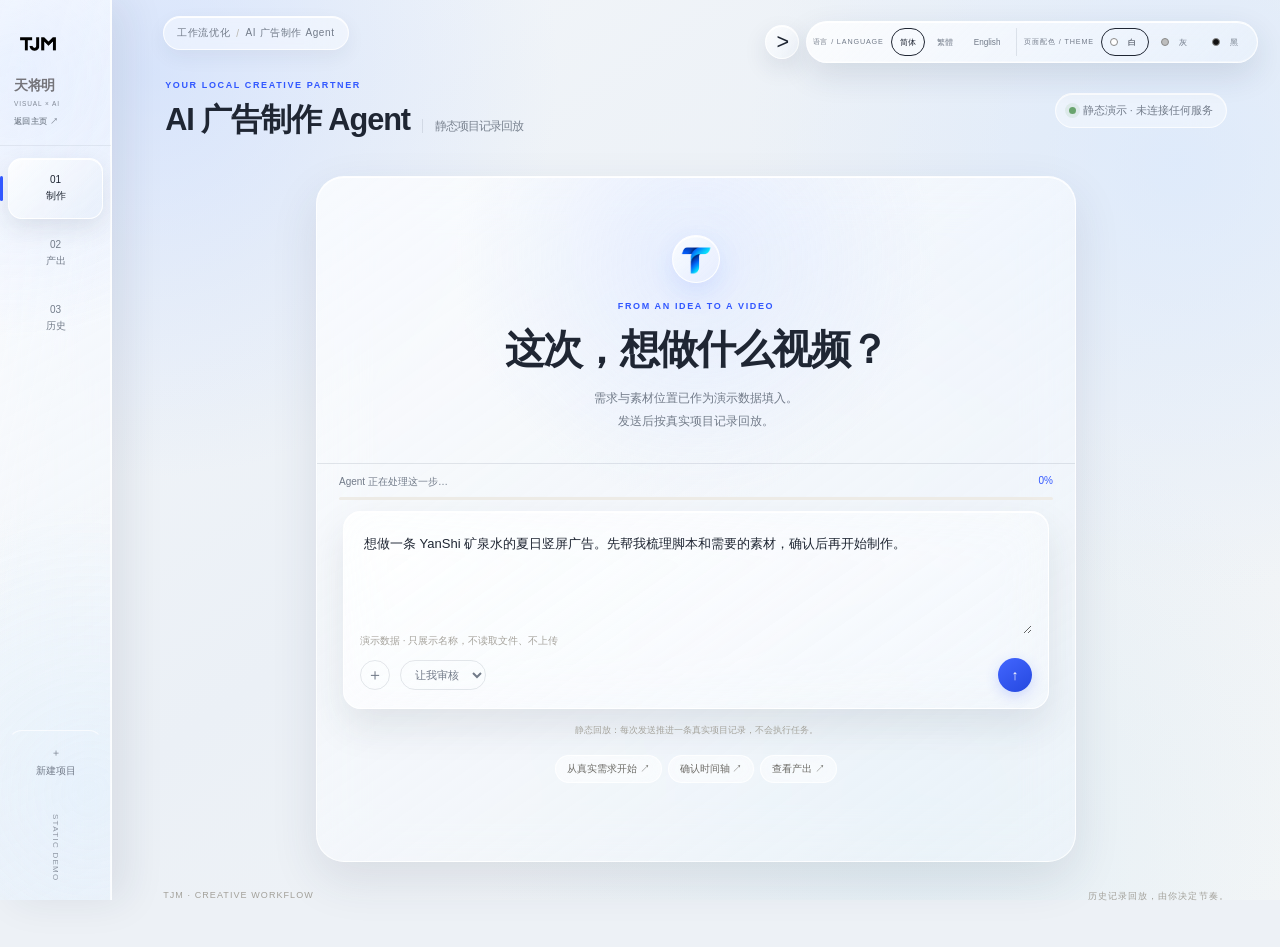
==== commit 1e4d0d6c: "动效升级" ====
--- a/index.html
+++ b/index.html
@@ -1,5 +1,5 @@
 <!doctype html>
-<html lang="zh-CN">
+<html lang="zh-CN" data-tjm-ui="agent">
 <head>
   <meta charset="utf-8">
   <meta name="viewport" content="width=device-width,initial-scale=1">
@@ -9,6 +9,12 @@
   <link rel="icon" href="assets/tjm-logo.png">
   <link rel="stylesheet" href="styles.css?v=ai-logo-20260914">
   <script src="app.js" defer></script>
+
+  <!-- TJM UI POLISH START -->
+  <link rel="stylesheet" href="ui/polish-core.css?v=20260929-independent-2">
+  <link rel="stylesheet" href="ui/site-polish.css?v=20260929-independent-2">
+  <script defer src="ui/polish-core.js?v=20260929-independent-2"></script>
+  <!-- TJM UI POLISH END -->
 </head>
 <body data-theme="white" data-language="zh-hans">
   <a class="skip" href="#composer">跳转到对话</a>
--- a/ui/polish-core.css
+++ b/ui/polish-core.css
@@ -0,0 +1,35 @@
+/* TJM independent-site chrome enhancement. No layout reset or media transforms. */
+html[data-tjm-ui] {
+  --tjm-ui-ease:cubic-bezier(.16,1,.3,1);
+  --tjm-ui-spring:cubic-bezier(.22,1.12,.36,1);
+}
+html[data-tjm-ui] body { --tjm-ui-accent:var(--accent,#3157ff); }
+html[data-tjm-ui] .tjm-ui-action {
+  -webkit-tap-highlight-color:transparent;
+}
+html[data-tjm-ui] .tjm-ui-action:focus-visible,
+html[data-tjm-ui] :is(input,textarea,select):focus-visible {
+  outline:2px solid var(--tjm-ui-accent);outline-offset:3px;
+}
+html[data-tjm-ui] .tjm-ui-action:active:not(:disabled):not([aria-disabled="true"]) { scale:.975; }
+html[data-tjm-ui] button:disabled { cursor:not-allowed; }
+html[data-tjm-ui] :is(input,textarea,select) { transition:border-color .2s,box-shadow .2s; }
+html[data-tjm-ui] :is(input,textarea,select):focus-visible { box-shadow:0 0 0 4px color-mix(in srgb,var(--tjm-ui-accent) 10%,transparent); }
+html[data-tjm-ui] .tjm-ui-surface { transition:border-color .25s,box-shadow .4s var(--tjm-ui-ease); }
+@media(hover:hover) and (pointer:fine) {
+  html[data-tjm-ui] .tjm-ui-surface:is(:hover,:focus-within) { border-color:color-mix(in srgb,var(--tjm-ui-accent) 28%,transparent); }
+}
+html[data-tjm-ui] dialog::backdrop { backdrop-filter:blur(8px);-webkit-backdrop-filter:blur(8px); }
+html[data-tjm-ui] dialog[open] { animation:tjm-ui-dialog .3s var(--tjm-ui-ease); }
+html[data-tjm-ui] .tjm-ui-dialog-open { animation:tjm-ui-fade .25s var(--tjm-ui-ease); }
+@keyframes tjm-ui-dialog { from { opacity:0;translate:0 8px; } to { opacity:1;translate:0; } }
+@keyframes tjm-ui-fade { from { opacity:0; } to { opacity:1; } }
+html[data-tjm-ui] .tjm-ui-dialog { overscroll-behavior:contain; }
+html[data-tjm-ui] .tjm-ui-counter { font-variant-numeric:tabular-nums; }
+@media(prefers-reduced-motion:reduce) {
+  html[data-tjm-ui] *,html[data-tjm-ui] *::before,html[data-tjm-ui] *::after {
+    animation-duration:.01ms!important;animation-iteration-count:1!important;
+    transition-duration:.01ms!important;scroll-behavior:auto!important;
+  }
+  html[data-tjm-ui] .tjm-ui-action { scale:1!important; }
+}
--- a/ui/site-polish.css
+++ b/ui/site-polish.css
@@ -0,0 +1,23 @@
+/* Static Agent demo: quieter surfaces and a more legible task hierarchy. */
+html[data-tjm-ui="agent"] body { --tjm-ui-accent:#3157ff; }
+html[data-tjm-ui="agent"] .workspace-head h1 { letter-spacing:-.035em;line-height:1.35; }
+html[data-tjm-ui="agent"] :is(.conversation,.board,.artifact-stage-panel) { box-shadow:0 12px 36px rgba(27,42,68,.06),inset 0 1px 0 rgba(255,255,255,.5); }
+html[data-tjm-ui="agent"] #composer { border-radius:18px;transition:box-shadow .3s,border-color .3s; }
+html[data-tjm-ui="agent"] #composer:focus-within { border-color:rgba(49,87,255,.35);box-shadow:0 0 0 4px rgba(49,87,255,.065),0 10px 24px rgba(27,42,68,.05); }
+html[data-tjm-ui="agent"] #prompt { font-size:13px;line-height:1.85; }
+html[data-tjm-ui="agent"] .send { box-shadow:0 4px 14px rgba(49,87,255,.2); }
+html[data-tjm-ui="agent"] .artifact-step { border-radius:10px; }
+html[data-tjm-ui="agent"] .artifact-step.active { box-shadow:inset 0 -2px 0 var(--blue); }
+html[data-tjm-ui="agent"] .review-card { border-radius:16px;box-shadow:0 7px 22px rgba(49,87,255,.06); }
+html[data-tjm-ui="agent"] .review-card p { line-height:1.85; }
+html[data-tjm-ui="agent"] :is(.artifact-card,.thumb) { transition:translate .35s var(--tjm-ui-ease),box-shadow .3s; }
+html[data-tjm-ui="agent"] :is(.artifact-card,.thumb):hover { translate:0 -2px;box-shadow:0 10px 26px rgba(27,42,68,.09); }
+html[data-tjm-ui="agent"] .metrics strong { font-variant-numeric:tabular-nums; }
+html[data-tjm-ui="agent"] .task.current { box-shadow:inset 3px 0 0 var(--blue),0 5px 15px rgba(49,87,255,.07)!important; }
+html[data-tjm-ui="agent"] dialog { border-radius:22px;border-color:var(--line);box-shadow:0 30px 90px rgba(0,0,0,.22); }
+html[data-tjm-ui="agent"] .dialog-head { border-bottom:1px solid var(--line);padding-bottom:16px; }
+html[data-tjm-ui="agent"] .dialog-head button { width:36px;height:36px;border-radius:50%;background:color-mix(in srgb,var(--ink) 5%,transparent); }
+html[data-tjm-ui="agent"] .skip:focus { position:fixed;top:12px;left:94px;z-index:4000;width:auto;height:auto;clip-path:none;padding:12px 18px;border-radius:12px;background:var(--ink);color:var(--surface); }
+html[data-tjm-ui="agent"] body[data-theme="black"] { --tjm-ui-accent:#aebfff; }
+html[data-tjm-ui="agent"] body[data-theme="black"] :is(.conversation,.board,.artifact-stage-panel) { box-shadow:0 12px 38px rgba(0,0,0,.18),inset 0 1px 0 rgba(255,255,255,.07); }
+@media(max-width:760px){html[data-tjm-ui="agent"] .workspace-head h1{font-size:23px}html[data-tjm-ui="agent"] #prompt{font-size:14px}html[data-tjm-ui="agent"] .artifact-step{min-height:42px}html[data-tjm-ui="agent"] dialog{max-width:calc(100vw - 24px)}}
